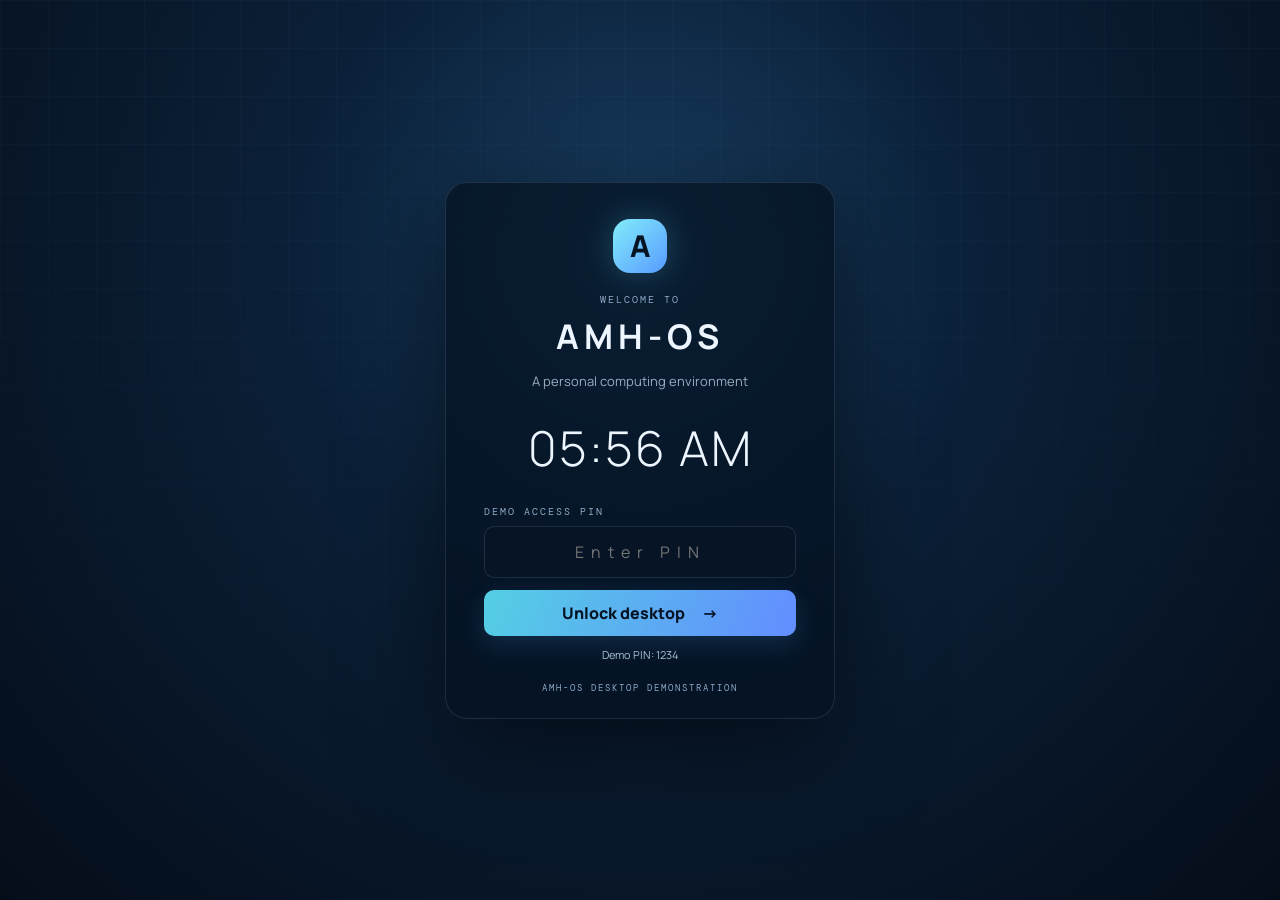
==== desktop/index.html @ b768726f "Add AMH-OS USB desktop demonstration" ====
<!doctype html>
<html lang="en">
<head>
<meta charset="utf-8">
<meta name="viewport" content="width=device-width,initial-scale=1">
<meta name="theme-color" content="#081426">
<title>AMH-OS Desktop</title>
<link rel="stylesheet" href="css/desktop.css">
</head>
<body>
<div id="lockscreen" class="lockscreen">
  <div class="lock-card">
    <div class="brand-mark">A</div>
    <div class="eyebrow">WELCOME TO</div>
    <h1>AMH-OS</h1>
    <p class="muted">A personal computing environment</p>
    <div id="lock-time" class="lock-time">--:--</div>
    <label class="pin-label" for="pin">DEMO ACCESS PIN</label>
    <input id="pin" type="password" inputmode="numeric" maxlength="8" placeholder="Enter PIN" autocomplete="off">
    <button id="unlock" class="primary wide">Unlock desktop <span>→</span></button>
    <p id="pin-error" class="error" aria-live="polite">Demo PIN: 1234</p>
    <div class="lock-foot">AMH-OS DESKTOP DEMONSTRATION</div>
  </div>
</div>
<div id="desktop" class="desktop hidden">
  <header class="topbar">
    <div class="top-brand"><span class="mini-mark">A</span> AMH-OS <span class="edition">DESKTOP</span></div>
    <div class="top-center" id="active-title">Workspace</div>
    <div class="top-right"><span id="connection-dot" class="dot"></span><span id="connection-label">USB disconnected</span><span id="clock">--:--</span></div>
  </header>
  <main class="workspace">
    <div class="wallpaper-glow"></div>
    <section class="desktop-icons">
      <button class="desktop-icon" data-app="computer"><span class="app-icon blue">▣</span><span>Computer</span></button>
      <button class="desktop-icon" data-app="files"><span class="app-icon amber">▤</span><span>File Manager</span></button>
      <button class="desktop-icon" data-app="terminal"><span class="app-icon dark">›_</span><span>Terminal</span></button>
      <button class="desktop-icon" data-app="settings"><span class="app-icon violet">⚙</span><span>Settings</span></button>
      <button class="desktop-icon" data-app="about"><span class="app-icon teal">ⓘ</span><span>About AMH</span></button>
    </section>
    <section id="window-area" class="window-area"></section>
    <div class="hero-note"><div class="hero-kicker">YOUR DEVICE. YOUR WORKSPACE.</div><h2>Welcome to<br><span>AMH-OS.</span></h2><p>A lightweight desktop experience powered by ESP32-S3.</p><button id="connect-main" class="primary">Connect ESP32 over USB <span>↗</span></button><div class="hero-meta">MICROPYTHON CORE <i></i> USB SERIAL LINK</div></div>
  </main>
  <footer class="dock-wrap">
    <div class="dock">
      <button class="dock-app home" data-app="menu" title="Applications">A</button>
      <span class="dock-sep"></span>
      <button class="dock-app" data-app="computer" title="System">▣</button>
      <button class="dock-app" data-app="files" title="Files">▤</button>
      <button class="dock-app" data-app="terminal" title="Terminal">›_</button>
      <button class="dock-app" data-app="settings" title="Settings">⚙</button>
      <button class="dock-app" data-app="monitor" title="System monitor">▥</button>
    </div>
    <div class="dock-right"><span id="dock-usb" class="dock-status">● OFFLINE</span><button id="lock-again" class="lock-btn" title="Lock screen">◒</button></div>
  </footer>
  <div id="menu-panel" class="menu-panel hidden">
    <div class="menu-heading">AMH-OS <small>APPLICATIONS</small></div>
    <div class="menu-grid">
      <button data-app="computer">▣<span>Computer</span></button><button data-app="files">▤<span>Files</span></button>
      <button data-app="terminal">›_<span>Terminal</span></button><button data-app="monitor">▥<span>Monitor</span></button>
      <button data-app="settings">⚙<span>Settings</span></button><button data-app="about">ⓘ<span>About</span></button>
    </div>
    <div class="menu-bottom"><span>AMH-OS Desktop Demo</span><button id="menu-lock">Lock session</button></div>
  </div>
</div>
<div id="toast" class="toast"></div>
<script src="js/serial.js"></script>
<script src="js/app.js"></script>
</body>
</html>
---- desktop/css/desktop.css ----
@import url('https://fonts.googleapis.com/css2?family=DM+Mono:wght@400;500&family=Manrope:wght@400;500;600;700;800&display=swap');
:root{--bg:#071323;--panel:rgba(8,20,38,.82);--line:rgba(190,215,255,.13);--text:#edf5ff;--muted:#9aacc2;--cyan:#61d8ed;--blue:#5e8fff}
*{box-sizing:border-box}html,body{margin:0;width:100%;height:100%;overflow:hidden;background:var(--bg);color:var(--text);font-family:Manrope,Segoe UI,sans-serif}button,input{font:inherit}button{cursor:pointer;color:inherit}.hidden{display:none!important}
.lockscreen{position:fixed;inset:0;z-index:50;display:grid;place-items:center;background:radial-gradient(ellipse at 50% 28%,#183e61 0,#0b2038 38%,#050d19 100%)}.lockscreen:before,.workspace:before{content:"";position:absolute;inset:0;pointer-events:none;background-image:linear-gradient(rgba(115,183,223,.035) 1px,transparent 1px),linear-gradient(90deg,rgba(115,183,223,.035) 1px,transparent 1px);background-size:48px 48px;mask-image:linear-gradient(to bottom,black,transparent)}
.lock-card{position:relative;width:min(390px,calc(100vw - 36px));padding:36px 38px 24px;text-align:center;border:1px solid var(--line);border-radius:22px;background:rgba(5,17,32,.72);box-shadow:0 30px 100px #0008;backdrop-filter:blur(20px)}
.brand-mark,.mini-mark{display:grid;place-items:center;font-weight:800;color:#061323;background:linear-gradient(135deg,#83edfa,#579bff);box-shadow:0 0 32px #5ac9ed44}.brand-mark{width:54px;height:54px;border-radius:17px;margin:0 auto 20px;font-size:30px}.eyebrow,.pin-label,.lock-foot,.hero-kicker,.hero-meta{font:10px 'DM Mono',monospace;letter-spacing:2px;color:#8da9c6}.lock-card h1{font-size:34px;letter-spacing:5px;margin:7px 0}.muted{color:var(--muted);font-size:13px}.lock-time{font-size:48px;font-weight:300;letter-spacing:2px;margin:25px 0}.pin-label{display:block;text-align:left;margin:0 0 8px}.lock-card input{width:100%;padding:14px;border-radius:10px;border:1px solid var(--line);background:#071426;color:white;outline:none;text-align:center;letter-spacing:7px}.lock-card input:focus{border-color:var(--cyan)}.primary{border:0;border-radius:10px;padding:12px 17px;background:linear-gradient(110deg,#54cfe4,#638dff);color:#061323;font-weight:800;box-shadow:0 8px 24px #428fd533}.primary span{margin-left:14px}.wide{width:100%;margin-top:12px}.error{height:18px;color:#a9bfd5;font-size:11px}.lock-foot{font-size:9px;margin-top:17px}
.desktop{height:100%;display:flex;flex-direction:column;background:#08182b}.topbar{height:42px;flex:none;display:flex;align-items:center;justify-content:space-between;padding:0 19px;background:rgba(4,13,25,.88);border-bottom:1px solid var(--line);font-size:12px;z-index:4}.top-brand{font-weight:800;letter-spacing:.6px;display:flex;align-items:center;gap:9px}.mini-mark{width:22px;height:22px;border-radius:7px;font-size:13px}.edition{font:9px 'DM Mono',monospace;color:#78cfe3;letter-spacing:1.3px}.top-center{color:#9fb3c9}.top-right{display:flex;align-items:center;gap:10px;color:#b9c9dc;font:11px 'DM Mono',monospace}.dot{width:7px;height:7px;border-radius:50%;background:#77879b}.dot.online{background:#56e0a0;box-shadow:0 0 10px #56e0a0}
.workspace{position:relative;flex:1;overflow:hidden;background:radial-gradient(ellipse at 76% 36%,#164f70 0,transparent 37%),radial-gradient(ellipse at 55% 100%,#182c60 0,transparent 48%),linear-gradient(125deg,#071525,#0b2541 54%,#071323)}.workspace:after{content:"";position:absolute;width:48vw;height:48vw;right:4vw;top:5%;border:1px solid #6bd9ed1c;border-radius:50%;box-shadow:0 0 0 55px #6bd9ed09,0 0 0 110px #6bd9ed06;pointer-events:none}.wallpaper-glow{position:absolute;width:38vw;height:38vw;right:8%;top:8%;border-radius:50%;background:radial-gradient(circle,#45d0e833,transparent 68%);filter:blur(18px)}
.desktop-icons{position:absolute;z-index:2;top:20px;left:17px;display:grid;gap:13px}.desktop-icon{width:88px;display:grid;justify-items:center;gap:6px;padding:8px 4px;border:1px solid transparent;border-radius:9px;background:transparent;font-size:10px;text-shadow:0 1px 5px #000}.desktop-icon:hover{background:#a7dfff19;border-color:#a7dfff22}.app-icon{width:38px;height:38px;border-radius:11px;display:grid;place-items:center;font-size:20px;font-weight:700;box-shadow:0 6px 15px #0003}.blue{background:linear-gradient(140deg,#67c9ef,#457dff)}.amber{background:linear-gradient(140deg,#ffd17a,#e88b45)}.dark{background:linear-gradient(140deg,#293f5d,#101a2a);color:#70e0e8}.violet{background:linear-gradient(140deg,#b69aff,#7358d5)}.teal{background:linear-gradient(140deg,#7ae5d2,#299eaa)}
.hero-note{position:absolute;z-index:1;left:clamp(145px,19vw,280px);top:25%;max-width:470px}.hero-kicker{color:#7bd9e7}.hero-note h2{font-size:clamp(38px,5.5vw,72px);line-height:1.03;letter-spacing:-3px;margin:18px 0}.hero-note h2 span{color:#70d8e8}.hero-note p{color:#a7bad0;font-size:14px;margin:0 0 25px}.hero-meta{margin-top:20px;font-size:9px;letter-spacing:1.3px}.hero-meta i{display:inline-block;width:4px;height:4px;background:#64d6e4;border-radius:50%;margin:0 10px 2px}
.dock-wrap{height:67px;flex:none;display:flex;align-items:center;justify-content:center;position:relative;background:linear-gradient(0deg,#040b15ee,#071323aa);border-top:1px solid var(--line);z-index:5}.dock{display:flex;align-items:center;gap:8px;padding:7px 12px;border:1px solid #a8d5ed26;border-radius:17px;background:#08182bd9;box-shadow:0 8px 28px #0005;backdrop-filter:blur(18px)}.dock-app{width:39px;height:39px;border:1px solid #ffffff13;border-radius:11px;background:linear-gradient(145deg,#24435d,#10243b);font-size:19px}.dock-app:hover{transform:translateY(-4px);background:linear-gradient(145deg,#39718e,#1b3d60)}.dock-app.home{background:linear-gradient(140deg,#83edfa,#579bff);color:#071323;font-weight:900}.dock-sep{height:28px;width:1px;background:var(--line);margin:0 3px}.dock-right{position:absolute;right:18px;display:flex;align-items:center;gap:15px}.dock-status{font:9px 'DM Mono',monospace;color:#8fa6be}.lock-btn{background:none;border:0;font-size:20px;color:#a9c2d8}
.menu-panel{position:absolute;z-index:20;bottom:77px;left:calc(50% - 190px);width:380px;padding:19px;border:1px solid var(--line);border-radius:17px;background:rgba(5,17,32,.96);box-shadow:0 20px 60px #0009;backdrop-filter:blur(20px)}.menu-heading{font-weight:800;letter-spacing:1px;margin-bottom:16px}.menu-heading small{display:block;font:9px 'DM Mono',monospace;color:#82cbdc;margin-top:4px}.menu-grid{display:grid;grid-template-columns:repeat(3,1fr);gap:8px}.menu-grid button{height:77px;border:1px solid transparent;border-radius:10px;background:#ffffff08;font-size:23px;color:#7addec}.menu-grid button:hover{background:#ffffff12;border-color:var(--line)}.menu-grid span{display:block;font-size:10px;color:#dce9f5;margin-top:5px}.menu-bottom{display:flex;justify-content:space-between;align-items:center;border-top:1px solid var(--line);padding-top:13px;margin-top:15px;color:#8fa5bc;font-size:10px}.menu-bottom button{border:0;background:none;color:#83d7e6;font-size:10px}
.window-area{position:absolute;inset:15px 20px;z-index:3;pointer-events:none}.app-window{position:absolute;left:50%;top:50%;transform:translate(-50%,-50%);width:min(580px,calc(100vw - 45px));max-height:calc(100% - 24px);overflow:auto;pointer-events:auto;border:1px solid #9bc9e433;border-radius:13px;background:rgba(7,19,35,.96);box-shadow:0 25px 80px #0008;backdrop-filter:blur(20px)}.window-head{height:43px;display:flex;align-items:center;justify-content:space-between;padding:0 14px;border-bottom:1px solid var(--line);font-size:12px;font-weight:700}.window-close{border:0;background:#ffffff10;border-radius:6px;width:25px;height:25px}.window-body{padding:19px;font-size:12px;color:#b9c9da}.stat-grid{display:grid;grid-template-columns:repeat(2,1fr);gap:10px}.stat{padding:13px;border:1px solid var(--line);border-radius:10px;background:#ffffff06}.stat small{display:block;color:#8ea7bf;font:9px 'DM Mono',monospace;margin-bottom:8px}.stat strong{font-size:19px;color:#e8f5ff}.terminal{background:#020912;border:1px solid var(--line);border-radius:9px;padding:14px;min-height:180px;font:12px 'DM Mono',monospace;color:#8de3c4;white-space:pre-wrap}.terminal-row{display:flex;gap:8px;margin-top:10px}.terminal-row input{flex:1;min-width:0;background:#071426;border:1px solid var(--line);border-radius:8px;padding:10px;color:white}.terminal-row button{border:0;border-radius:8px;padding:0 15px;background:#5fcddd;color:#071323;font-weight:800}.file-row{padding:11px;border-bottom:1px solid var(--line);display:flex;justify-content:space-between}.file-row span:last-child{color:#809bb4}.toast{position:fixed;z-index:80;bottom:85px;left:50%;transform:translateX(-50%);padding:10px 16px;border:1px solid var(--line);border-radius:9px;background:#07182beF;color:#dff8ff;font-size:11px;opacity:0;pointer-events:none;transition:opacity .2s}.toast.show{opacity:1}
@media(max-width:650px){.top-center{display:none}.top-right{font-size:9px;gap:6px}.hero-note{left:125px;top:28%}.hero-note h2{letter-spacing:-1.5px}.desktop-icons{left:5px}.desktop-icon{width:78px}.dock-right{right:9px}.dock-status{display:none}.dock{gap:5px;padding:6px}.dock-app{width:35px;height:35px}.menu-panel{left:12px;right:12px;width:auto}}
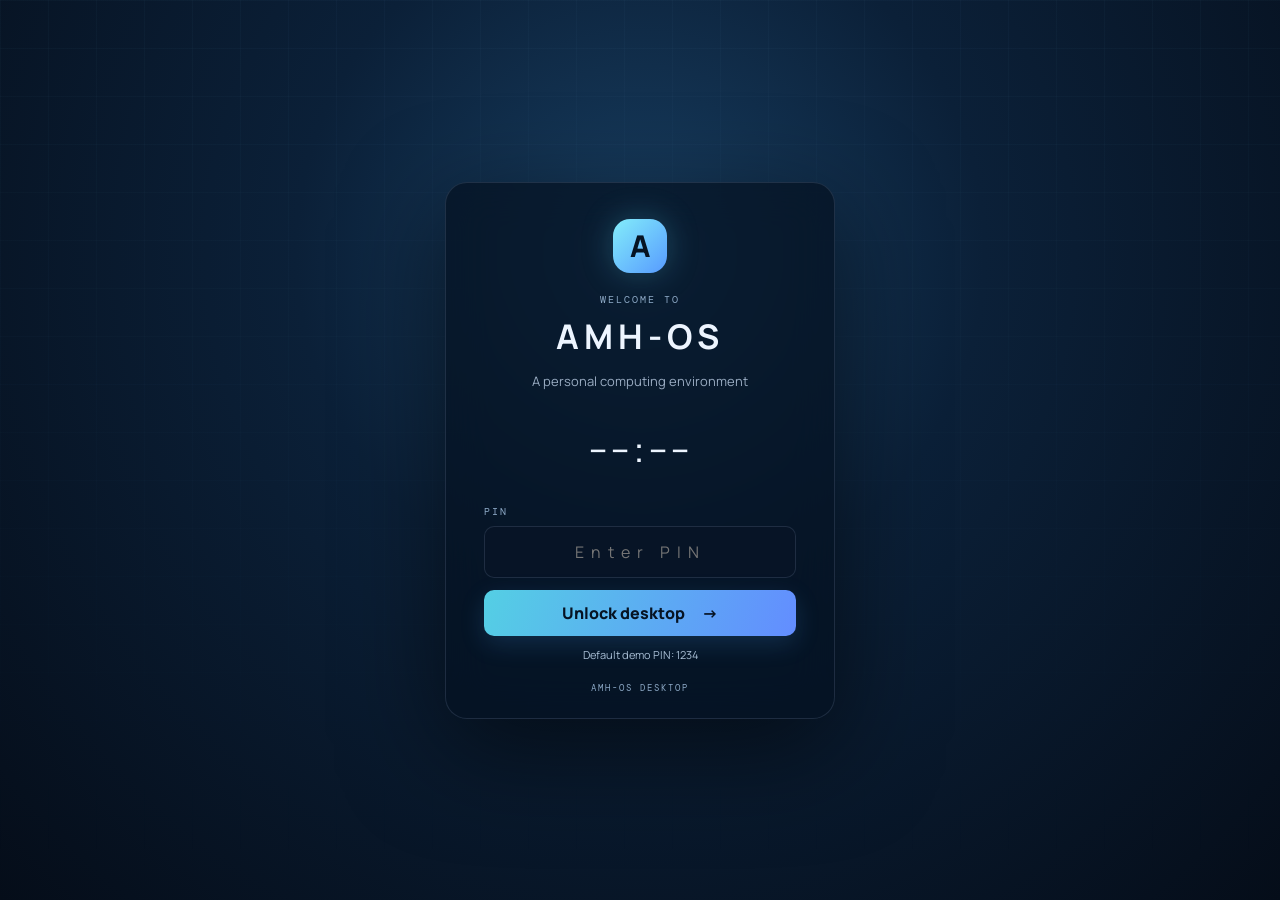
==== commit 1dadc019: "Build AMH-OS desktop apps and settings" ====
--- a/desktop/index.html
+++ b/desktop/index.html
@@ -15,11 +15,11 @@
     <h1>AMH-OS</h1>
     <p class="muted">A personal computing environment</p>
     <div id="lock-time" class="lock-time">--:--</div>
-    <label class="pin-label" for="pin">DEMO ACCESS PIN</label>
-    <input id="pin" type="password" inputmode="numeric" maxlength="8" placeholder="Enter PIN" autocomplete="off">
+    <label class="pin-label" id="login-label" for="pin">PIN</label>
+    <input id="pin" type="password" inputmode="numeric" maxlength="64" placeholder="Enter PIN" autocomplete="off">
     <button id="unlock" class="primary wide">Unlock desktop <span>→</span></button>
-    <p id="pin-error" class="error" aria-live="polite">Demo PIN: 1234</p>
-    <div class="lock-foot">AMH-OS DESKTOP DEMONSTRATION</div>
+    <p id="pin-error" class="error" aria-live="polite">Default demo PIN: 1234</p>
+    <div class="lock-foot">AMH-OS DESKTOP</div>
   </div>
 </div>
 <div id="desktop" class="desktop hidden">
@@ -32,13 +32,16 @@
     <div class="wallpaper-glow"></div>
     <section class="desktop-icons">
       <button class="desktop-icon" data-app="computer"><span class="app-icon blue">▣</span><span>Computer</span></button>
-      <button class="desktop-icon" data-app="files"><span class="app-icon amber">▤</span><span>File Manager</span></button>
+      <button class="desktop-icon" data-app="files"><span class="app-icon amber">▤</span><span>File Explorer</span></button>
       <button class="desktop-icon" data-app="terminal"><span class="app-icon dark">›_</span><span>Terminal</span></button>
+      <button class="desktop-icon" data-app="monitor"><span class="app-icon teal">▥</span><span>Task Manager</span></button>
       <button class="desktop-icon" data-app="settings"><span class="app-icon violet">⚙</span><span>Settings</span></button>
+      <button class="desktop-icon" data-app="browser"><span class="app-icon blue">◎</span><span>Web Browser</span></button>
+      <button class="desktop-icon" data-app="bluetooth"><span class="app-icon teal">ᛒ</span><span>Bluetooth</span></button>
       <button class="desktop-icon" data-app="about"><span class="app-icon teal">ⓘ</span><span>About AMH</span></button>
     </section>
     <section id="window-area" class="window-area"></section>
-    <div class="hero-note"><div class="hero-kicker">YOUR DEVICE. YOUR WORKSPACE.</div><h2>Welcome to<br><span>AMH-OS.</span></h2><p>A lightweight desktop experience powered by ESP32-S3.</p><button id="connect-main" class="primary">Connect ESP32 over USB <span>↗</span></button><div class="hero-meta">MICROPYTHON CORE <i></i> USB SERIAL LINK</div></div>
+    <div class="hero-note"><div class="hero-kicker">YOUR DEVICE. YOUR WORKSPACE.</div><h2>Welcome to<br><span>AMH-OS.</span></h2><p>ESP32-S3 system core with a host-rendered desktop.</p><button id="connect-main" class="primary">Connect ESP32 over USB <span>↗</span></button><div class="hero-meta">MICROPYTHON CORE <i></i> USB SERIAL LINK</div></div>
   </main>
   <footer class="dock-wrap">
     <div class="dock">
@@ -47,8 +50,9 @@
       <button class="dock-app" data-app="computer" title="System">▣</button>
       <button class="dock-app" data-app="files" title="Files">▤</button>
       <button class="dock-app" data-app="terminal" title="Terminal">›_</button>
+      <button class="dock-app" data-app="monitor" title="Task Manager">▥</button>
       <button class="dock-app" data-app="settings" title="Settings">⚙</button>
-      <button class="dock-app" data-app="monitor" title="System monitor">▥</button>
+      <button class="dock-app" data-app="browser" title="Browser">◎</button>
     </div>
     <div class="dock-right"><span id="dock-usb" class="dock-status">● OFFLINE</span><button id="lock-again" class="lock-btn" title="Lock screen">◒</button></div>
   </footer>
@@ -56,14 +60,15 @@
     <div class="menu-heading">AMH-OS <small>APPLICATIONS</small></div>
     <div class="menu-grid">
       <button data-app="computer">▣<span>Computer</span></button><button data-app="files">▤<span>Files</span></button>
-      <button data-app="terminal">›_<span>Terminal</span></button><button data-app="monitor">▥<span>Monitor</span></button>
-      <button data-app="settings">⚙<span>Settings</span></button><button data-app="about">ⓘ<span>About</span></button>
+      <button data-app="terminal">›_<span>Terminal</span></button><button data-app="monitor">▥<span>Task Manager</span></button>
+      <button data-app="settings">⚙<span>Settings</span></button><button data-app="browser">◎<span>Browser</span></button>
+      <button data-app="bluetooth">ᛒ<span>Bluetooth</span></button><button data-app="about">ⓘ<span>About</span></button>
     </div>
-    <div class="menu-bottom"><span>AMH-OS Desktop Demo</span><button id="menu-lock">Lock session</button></div>
+    <div class="menu-bottom"><span>AMH-OS 0.3.0</span><button id="menu-lock">Lock session</button></div>
   </div>
 </div>
 <div id="toast" class="toast"></div>
 <script src="js/serial.js"></script>
 <script src="js/app.js"></script>
 </body>
-</html>
+</html>
